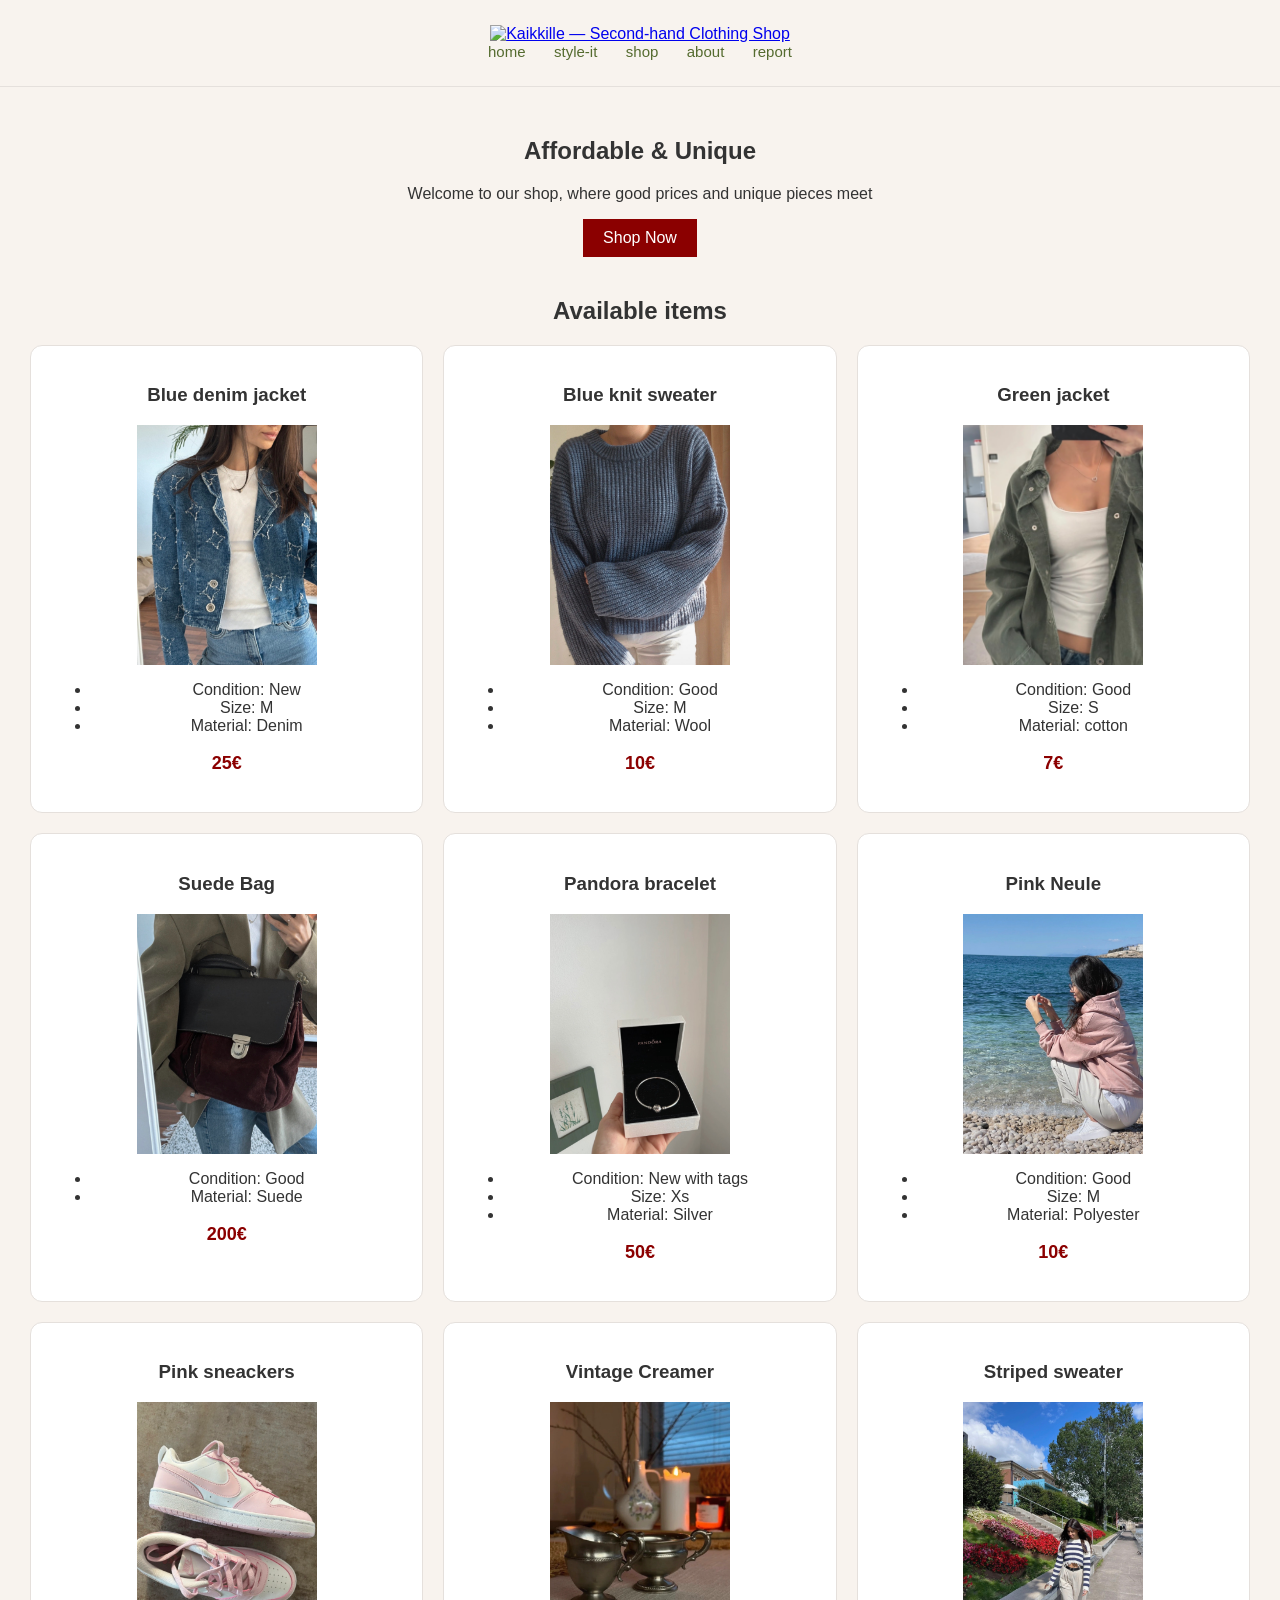
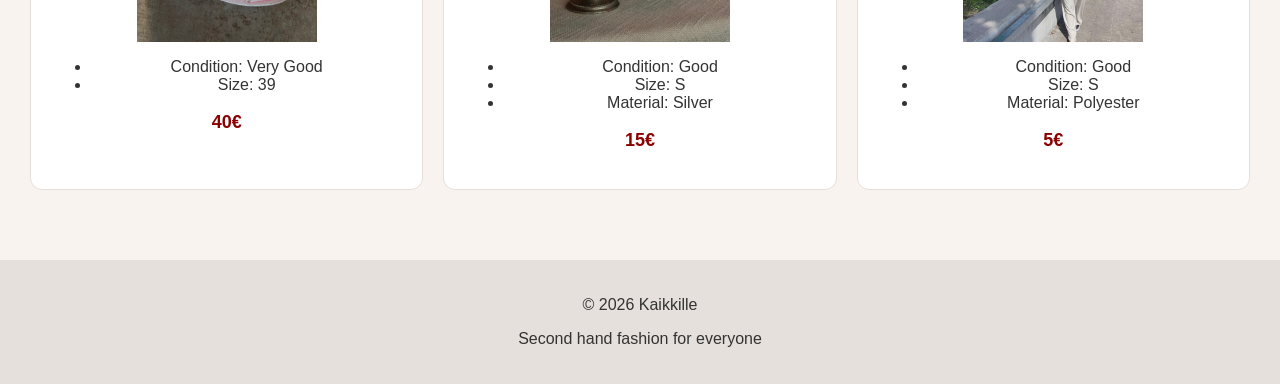
==== index.html @ c930e2d7 "Add files via upload" ====
<!DOCTYPE html>
<html>
<head>
    <meta charset="UTF-8">
    <meta name="viewport" content="width=device-width, initial-scale=1.0">
    <title>Kaikkille</title>
    <link rel="stylesheet" href="style.css">
</head>
<body>
    <header>
    
    <a href="index.html" class="logo-link">
    <img src="images/kaikkille_logo.png" alt="Kaikkille — Second-hand Clothing Shop" class="site-logo">
</a>
    <button class="menu-button"
        type="button"
        aria-label="Open navigation menu"
        aria-expanded="false">
        ☰
    </button>
    <nav class="site-nav">
        <a href="index.html">home</a>
        <a href="style-it.html">style-it</a>
        <a href="shop.html">shop</a>
        <a href="about.html">about</a>
        <a href="report.html">report</a>

    </nav>
    </header>
    <main>
        <section>
            <h2>Affordable & Unique</h2>
            <p>Welcome to our shop, where good prices and unique pieces meet</p>
            <a href="shop.html">Shop Now</a>
        </section>
        <section>
       
            <h2>Available items</h2>
            <div class="product-grid">
            <article>
                <h3>Blue denim jacket</h3>
                <div class="jacket-gallery">
                    <img class="jacket-image" src="images/bj111.jpg" alt="Blue denim jacket">
                    <img class="jacket-image" src="images/bj222.jpg" alt="Blue denim jacket">
                    <img class="jacket-image" src="images/bj333.jpg" alt="Blue denim jacket">
                </div>

                <ul>
                    <li>Condition: New</li>
                    <li>Size: M</li>
                    <li>Material: Denim</li>
                </ul>
                <p>25€</p>

            </article>
            <article>
                <h3>Blue knit sweater</h3>
                <div class="jacket-gallery">
                    <img class="jacket-image" src="images/bn1.jpg" alt="Blue knit sweater">
                    <img class="jacket-image" src="images/bn2.jpg" alt="Blue knit sweater">
                    
                 
                </div>

                
                <ul>
                    <li>Condition: Good</li>
                    <li>Size: M</li>
                    <li>Material: Wool</li>
                </ul>
                     <p>10€</p>
            </article>
            <article>
                <h3>Green jacket</h3>
                <div class="jacket-gallery">
                    <img class="jacket-image" src="images/gj3.jpg" alt="Green jacket">
                    <img class="jacket-image" src="images/gj2.jpg" alt="Green jacket">
                    
                 
                </div>

                
                <ul>
                    <li>Condition: Good</li>
                    <li>Size: S</li>
                    <li>Material: cotton</li>
                </ul>
                     <p>7€</p>
            </article>  
            <article>
                <h3>Suede Bag</h3>
                <div class="jacket-gallery">
                    <img class="jacket-image" src="images/sb1.jpg" alt="Suede bag">
                    <img class="jacket-image" src="images/sb2.jpg" alt="Suede bag">
                    <img class="jacket-image" src="images/sb3.jpg" alt="Suede bag">
                    
                 
                </div>

                
                <ul>
                    <li>Condition: Good</li>
                    <li>Material: Suede</li>
                </ul>
                     <p>200€</p>
            </article>  
            <article>
                <h3>Pandora bracelet</h3>
                <div class="jacket-gallery">
                    <img class="jacket-image" src="images/pb2.jpg" alt="bracelet">
                    <img class="jacket-image" src="images/pb3.jpg" alt="bracelet">
                    
                 
                </div>

                
                <ul>
                    <li>Condition: New with tags</li>
                    <li>Size: Xs</li>
                    <li>Material: Silver</li>
                </ul>
                     <p>50€</p>
            </article>  
            <article>
                <h3>Pink Neule</h3>
                <div class="jacket-gallery">
                    <img class="jacket-image" src="images/pn.jpg" alt="Pink sweater">
                    <img class="jacket-image" src="images/pn2.jpg" alt="Pink sweater">
                    
                 
                </div>

                
                <ul>
                    <li>Condition: Good</li>
                    <li>Size: M</li>
                    <li>Material: Polyester</li>
                </ul>
                     <p>10€</p>
            </article>  
            <article>
                <h3>Pink sneackers</h3>
                <div class="jacket-gallery">
                    <img class="jacket-image" src="images/ps2.jpg" alt="Sneakers">
                    <img class="jacket-image" src="images/ps3.jpg" alt="Sneakers">
                    
                 
                </div>

                
                <ul>
                    <li>Condition: Very Good</li>
                    <li>Size: 39</li>
                   
                </ul>
                     <p>40€</p>
            </article>   
            <article>
                <h3>Vintage Creamer</h3>
                <div class="jacket-gallery">
                    <img class="jacket-image" src="images/vc.jpg" alt="Vintage Creamer">
                    <img class="jacket-image" src="images/vc2.jpg" alt="Vintage Creamer">
                    <img class="jacket-image" src="images/vc3.jpg" alt="Vintage Creamer">
                    
                 
                </div>

                
                <ul>
                    <li>Condition: Good</li>
                    <li>Size: S</li>
                    <li>Material: Silver</li>
                </ul>
                     <p>15€</p>
            </article>  
               <article>
                <h3>Striped sweater</h3>
                <div class="jacket-gallery">
                    <img class="jacket-image" src="images/ss1.jpg" alt="Striped sweater">
                    <img class="jacket-image" src="images/ss2.jpg" alt="Striped sweater">
                    
                    
                 
                </div>

                
                <ul>
                    <li>Condition: Good</li>
                    <li>Size: S</li>
                    <li>Material: Polyester</li>
                </ul>
                     <p>5€</p>
            </article>  
            
        </div>

            
             

        
        </section>
    </main>

     <footer>
        <p>© 2026 Kaikkille</p>
        <p>Second hand fashion for everyone</p>
     </footer>
     <script>
        const galleries = document.querySelectorAll(".jacket-gallery");
        console.log("JavaScript is working");
        galleries.forEach(function(gallery){
            const images = gallery.querySelectorAll(".jacket-image");
            let currentImage = 0;
            let slideshow;
            images.forEach(function(image, index) {
                image.style.display = index === 0? "block" : "none";
            });


            gallery.addEventListener("mouseenter", function() {
                slideshow = setInterval(function() {
                    images[currentImage].style.display = "none";

                    currentImage = (currentImage + 1) % images.length;

                    images[currentImage].style.display = "block";
                }, 1000);
            });

            gallery.addEventListener("mouseleave", function() {
                clearInterval(slideshow);

                images.forEach(function(image) {
                    image.style.display = "none";
                });

                currentImage = 0;
                images[0].style.display = "block";
            });

        });
    </script>
<script src="menu.js"></script> 

</body>
  
</html>
---- style.css ----
body {
    background-color: #f8f3ee;
    font-family: Arial;
    margin: 0;
    color: #333;
}

header {
    background-color : #f8f3ee;
    padding: 25px;
    text-align: center;
    border-bottom: 1px solid #E5E0DC;

}
nav a {
    color: #556B2F;
    text-decoration: none;
    margin: 0 12px;
    font-size: 15px;
    
}
nav a:hover {
    color: #8B0000;
}
main{
    padding: 30px;
    text-align: center;
}
main a{
    display: inline-block;
    background-color: #8B0000;;
    color: #FFFFFF;
    padding: 10px 20px;
    text-decoration: none;
}
h1 {
    color: #8B0000;
    font-size: 38px;
    margin-bottom: 20px;
}
article{
    background-color: white;
    padding: 20px;
    margin: 0;
    border-radius: 12px;
    border: 1px solid #E5E0DC;

}
footer{
    background-color: #E5E0DC;
    padding: 20px;
    text-align: center;
}
main section {
    margin-bottom: 40px;
}
main a:hover {
    background-color: #556B2F;;
}
img {
    width: 200px;
}


.jacket-gallery {
    position: relative;
    width: 180px;
    height: 240px;
    overflow: hidden;
}
.jacket-image {width: 180px; height: 240px; object-fit: cover;}







.product-grid {
    display: grid;
    grid-template-columns: repeat(3, 1fr);
    gap: 20px;
}
article p {
    font-weight: bold;
    font-size: 18px;
    color: #8B0000;}



.product-grid .jacket-gallery {
    margin-left: auto;
    margin-right: auto;
}
@media (max-width: 900px) {
    .product-grid{
        grid-template-columns: repeat(2, 1fr);
    }
}
@media (max-width: 600px) {
    .product-grid {
        grid-template-columns: 1fr;
    }
    nav a {
        display: block;
        margin: 10px 0;
    }
}

    

.style-grid {
    display: grid;
    grid-template-columns: repeat(3, 1fr);
    gap: 20px;

}
.style-grid img {
    width: 100%;
    max-width: 250px;
    height: 300px;
    object-fit: cover;
}
@media (max-width: 900px) {
    .style-grid {
        grid-template-columns: repeat(2, 1fr);
    }
}
@media (max-width: 600px) {
    .style-grid {
        grid-template-columns: 1fr;
    }
}
svg path {
    transition: fill 0.3s;

}
svg:hover path {
    fill: #8B0000;
}
@keyframes titleAnimation {
    0% {
        transform: translateY(-15px);

    }
    50% {
        transform: translateY(5px);
        opacity: 0.7;
    }
    100% {
        transform: translateY(0);
        opacity: 1;
    }

    
}
h1 {
    animation: titleAnimation 0.8s ease;
}
@media (max-width: 1200px) {
    .product-grid {
        grid-template-columns: repeat(3, 1fr);
    }
}
.playful-text {
    font-family: Georgia, serif;
    font-size: 22px;
    font-style: italic;
    font-weight: normal;
    color: #D9A7A7;
    letter-spacing: 0.5px;
}
.style-collage{
    width: 100%;
    height: 450px;
    object-fit: cover;
    display: block;
}

.inspiration {
    display: grid;
    grid-template-columns: 1fr 1fr;
    gap: 20px;
    align-items: center;
}

.inspiration-heading {
    display: flex;
    justify-content: space-between;
    align-items: center;
    grid-column: 1 / -1;
}

.style-collage {
    width: 100%;
    height: 450px;
    object-fit: cover;
    grid-column: 1 / -1;
}

.inspiration iframe {
    width: 100%;
    grid-column: 1 / -1;
}

.menu-button {
    display: none;
    background: transparent;
    border: none;
    color: #8B0000;
    font-size: 30px;
    cursor: pointer;
}

@media (max-width: 600px) {
    header {
        position: relative;
    }

    .menu-button {
        display: block;
        margin: 10px auto;
    }

    .site-nav {
        display: none;
    }

    .site-nav.menu-open {
        display: block;
    }

    .site-nav a {
        display: block;
        padding: 12px;
        margin: 0;
    }
}
.logo-link {
    display: inline-block;
}

.site-logo {
    width: 100%;
    max-width: 650px;
    height: auto;
    display: block;
    margin: 0 auto;
}
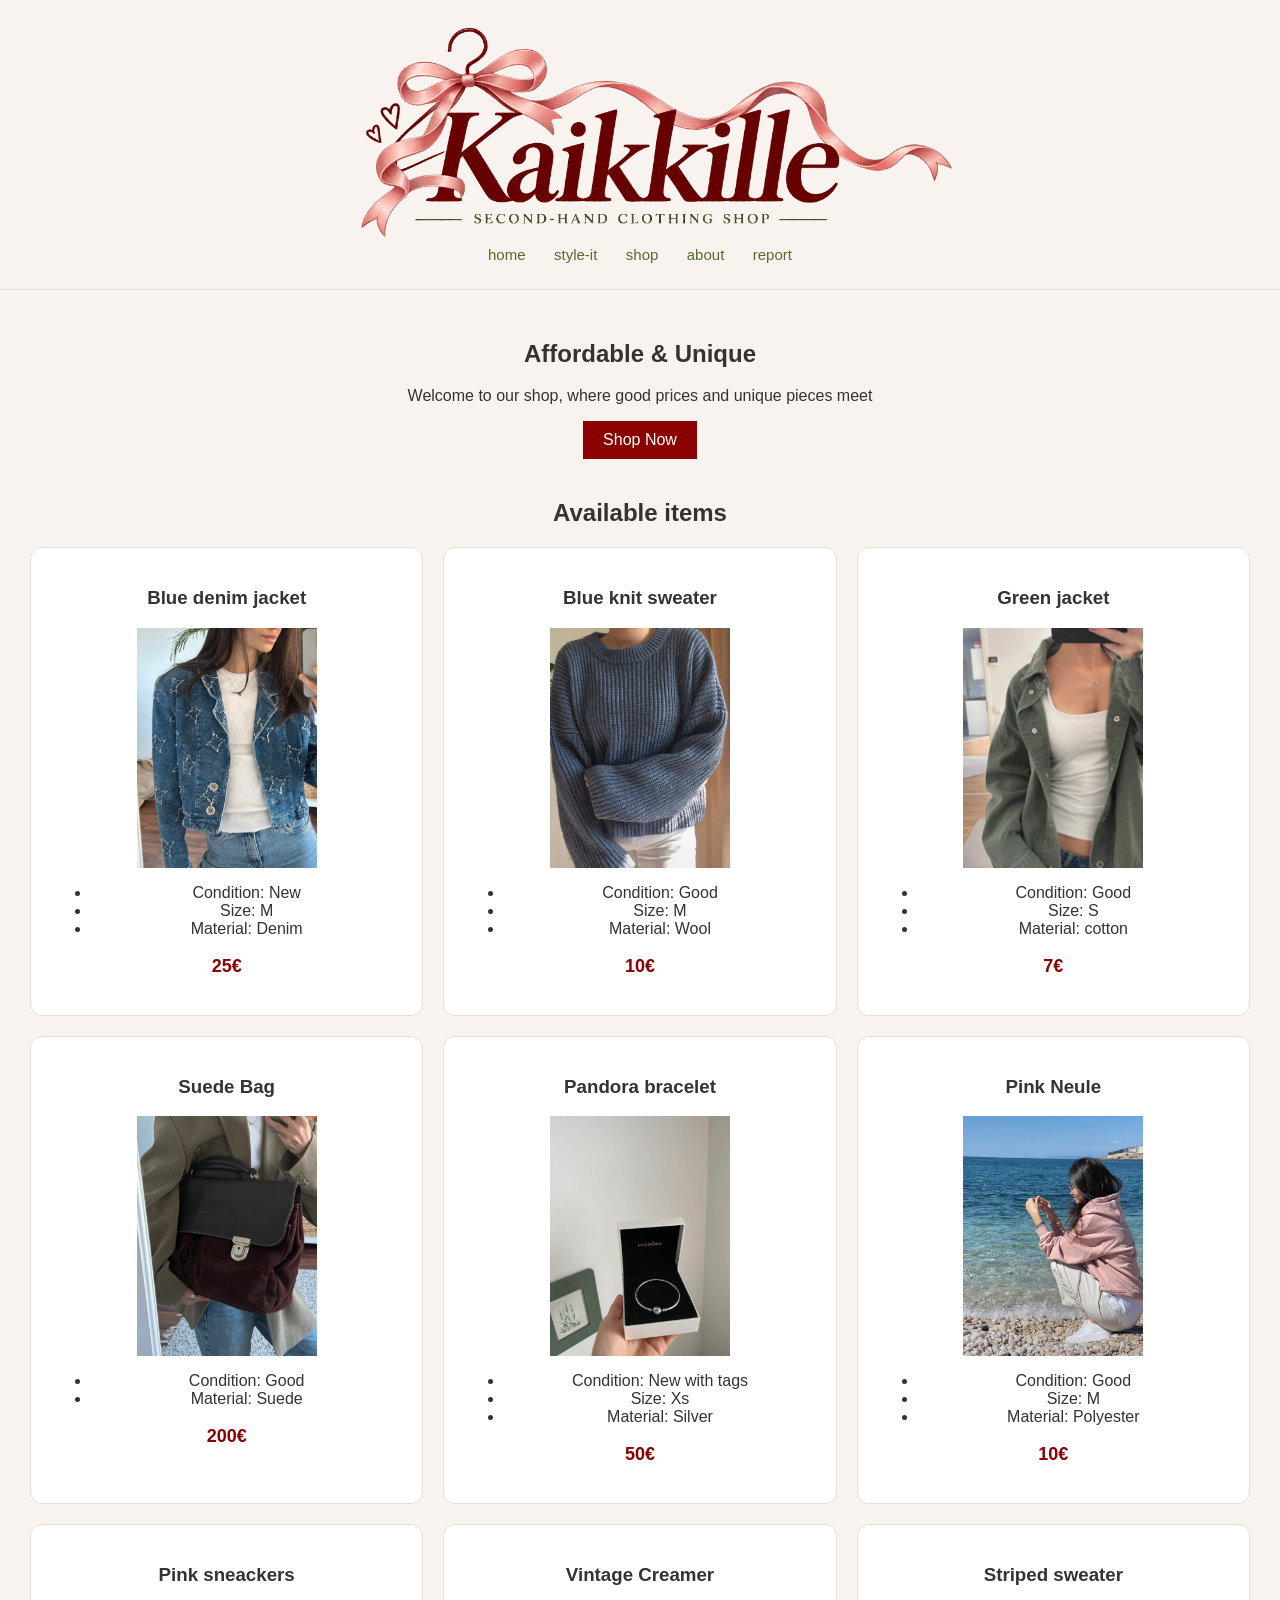
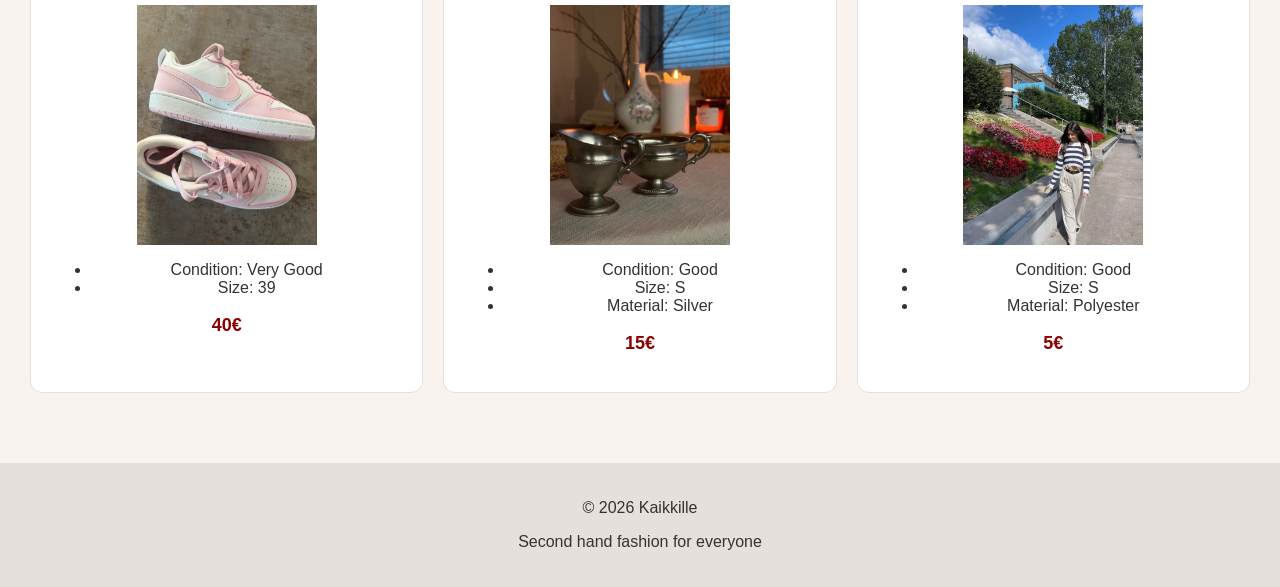
==== commit a9a2486b: "Fix logo image filename case sensitivity" ====
--- a/index.html
+++ b/index.html
@@ -10,7 +10,7 @@
     <header>
     
     <a href="index.html" class="logo-link">
-    <img src="images/kaikkille_logo.png" alt="Kaikkille — Second-hand Clothing Shop" class="site-logo">
+    <img src="images/Kaikkille_Logo.png" alt="Kaikkille — Second-hand Clothing Shop" class="site-logo">
 </a>
     <button class="menu-button"
         type="button"
@@ -244,4 +244,4 @@
 
 </body>
   
-</html>+</html>
